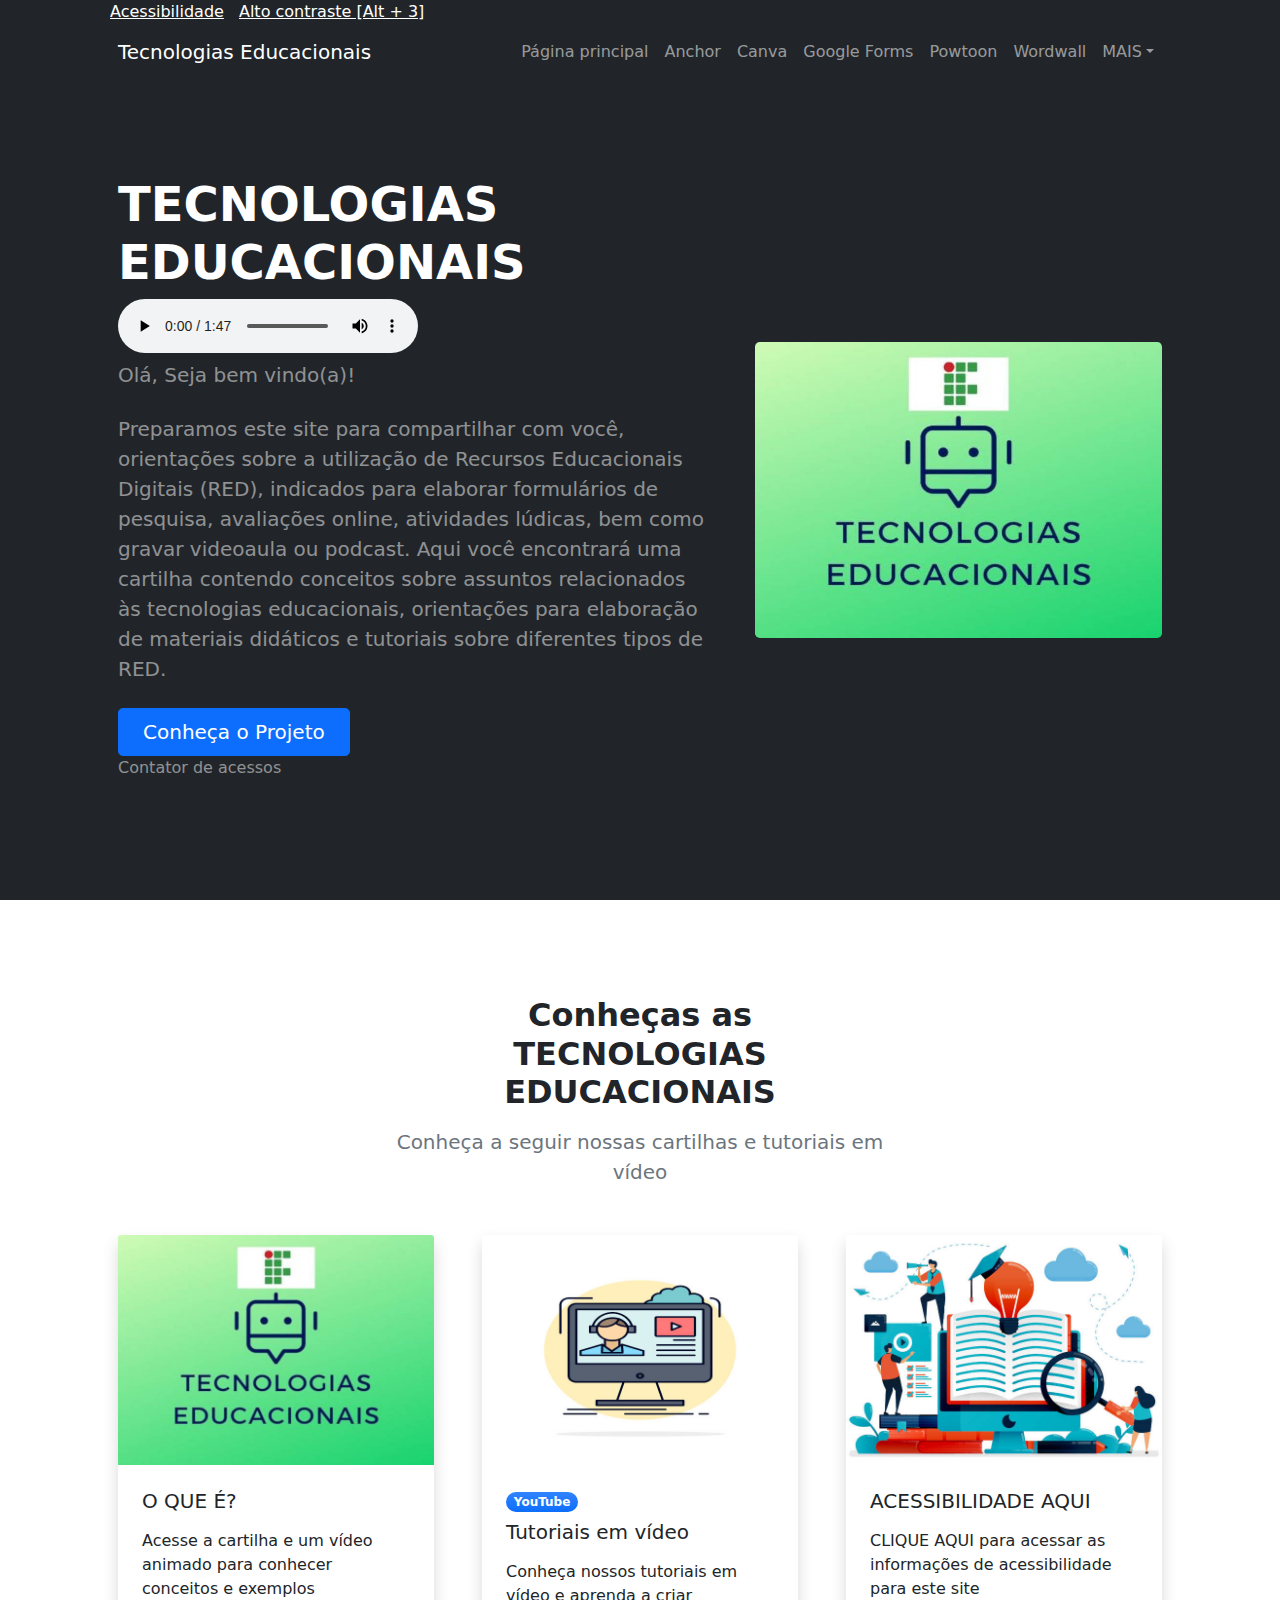
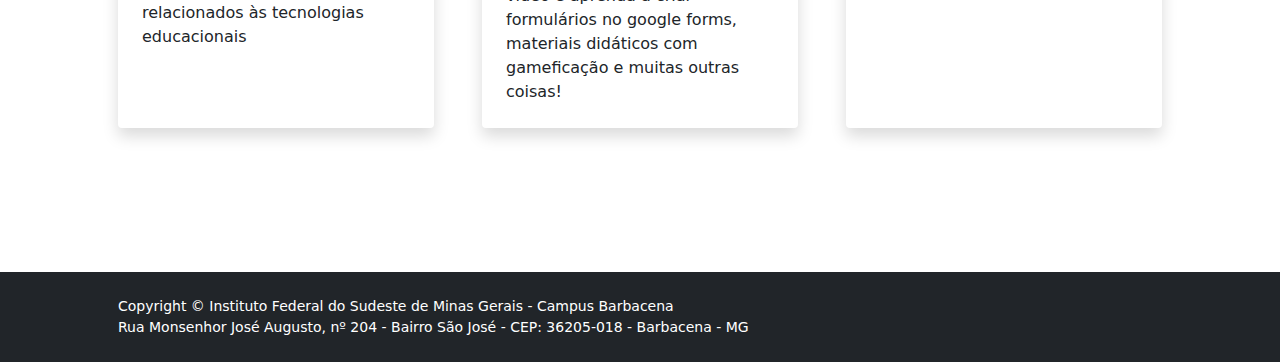
==== index.html @ e8f48592 "Update index.html" ====
<!DOCTYPE html>
<html lang="pt-br">
    <head>
        <meta charset="utf-8" />
        <meta name="viewport" content="width=device-width, initial-scale=1, shrink-to-fit=no" />
        <meta name="description" content="" />
        <meta name="author" content="" />
        <title>TECNOLOGIAS EDUCACIONAIS</title>
        <!-- Favicon-->
        <link rel="icon" type="image/x-icon" href="assets/favicon.ico" />
        <!-- Bootstrap icons-->
        <link href="https://cdn.jsdelivr.net/npm/bootstrap-icons@1.5.0/font/bootstrap-icons.css" rel="stylesheet" />
        <!-- Core theme CSS (includes Bootstrap)-->
        <link href="css/styles.css" rel="stylesheet" />
        <!-- altocontraste -->     
        <link rel="stylesheet" href="./css/contrast.css">
    </head>
    <body class="d-flex flex-column h-100">
    <!-- alto contraste-->
    <nav class="menucontraste">
        <a class="acessibilidade" href="https://teceduif.github.io/tecnologiaseducacionais/ACESSIBILIDADE.html">Acessibilidade</a>
        <a class="textocontraste" href="#altocontraste" id="altocontraste" accesskey="3" onclick="window.toggleContrast()" onkeydown="window.toggleContrast()">Alto contraste [Alt + 3]</a>
    </nav>        
        <main class="flex-shrink-0">
            <!--Menu-->
            <nav class="navbar navbar-expand-lg navbar-dark bg-dark">
                <div class="container px-5">
                    <a class="navbar-brand" href="index.html">Tecnologias Educacionais</a>            
                    <button class="navbar-toggler" type="button" data-bs-toggle="collapse" data-bs-target="#navbarSupportedContent" aria-controls="navbarSupportedContent" aria-expanded="false" aria-label="Toggle navigation"><span class="navbar-toggler-icon"></span></button>
                    <div class="collapse navbar-collapse" id="navbarSupportedContent">
                        <ul class="navbar-nav ms-auto mb-2 mb-lg-0">
                            <li class="nav-item"><a class="nav-link" href="index.html">Página principal</a></li>
                            <li class="nav-item"><a class="nav-link" href="Anchor.html">Anchor</a></li>
                            <li class="nav-item"><a class="nav-link" href="Canva.html">Canva</a></li>
                            <li class="nav-item"><a class="nav-link" href="Google Forms.html">Google Forms</a></li>
                            <li class="nav-item"><a class="nav-link" href="Powtoon.html">Powtoon</a></li>
                            <li class="nav-item"><a class="nav-link" href="Wordwall.html">Wordwall</a></li>
                            <li class="nav-item dropdown">
                                <a class="nav-link dropdown-toggle" id="navbarDropdownTutoriais" href="#" role="button" data-bs-toggle="dropdown" aria-expanded="false">MAIS</a>
                                <ul class="dropdown-menu dropdown-menu-end" aria-labelledby="navbarDropdownTutoriais">
                                    <li><a class="dropdown-item" href="Tecnologias Educacionais.html">TECNOLOGIAS EDUCACIONAIS</a></li>
                                    <li><a class="dropdown-item" href="ACESSIBILIDADE.html">ACESSIBILIDADE</a></li>
                                    <li><a class="dropdown-item" href="sobre.html">Quem somos</a></li>
                                    <li><a class="dropdown-item" href="contato.html">Contato</a></li>
                                    <!-- <li><a class="dropdown-item" href="tutoriais-pdf.html">Tutoriais PDF</a></li>
                                    <li><a class="dropdown-item" href="tutoriais-videos.html">Tutoriais Vídeos</a></li> -->
                                </ul>
                            </li>
                        </ul>
                    </div>
                </div>
            </nav>

            <!-- Header-->
            <header class="bg-dark py-5">
                <div class="container px-5">
                    <div class="row gx-5 align-items-center justify-content-center">
                        <div class="col-lg-8 col-xl-7 col-xxl-6">
                            <div class="my-5 text-center text-xl-start">
                                <h1 class="display-5 fw-bolder text-white mb-2">TECNOLOGIAS EDUCACIONAIS</h1>
                                <audio id="tutorial_anchor" controls="controls">
                                    <source src="media/AUDIO_APRESENTACAO.mp3" type="audio/mpeg">
                                </audio>
                                <p class="lead fw-normal text-white-50 mb-4">Olá, Seja bem vindo(a)!</p>
                                <p class="lead fw-normal text-white-50 mb-4">Preparamos este site para compartilhar com você, orientações sobre a utilização de Recursos Educacionais Digitais (RED), indicados para elaborar formulários de pesquisa, avaliações online, atividades lúdicas, bem como gravar videoaula ou podcast.
                                Aqui você encontrará uma cartilha contendo conceitos sobre assuntos relacionados às tecnologias educacionais, orientações para elaboração de materiais didáticos e tutoriais sobre diferentes tipos de RED.</p>
                                <div class="d-grid gap-3 d-sm-flex justify-content-sm-center justify-content-xl-start">
                                    <a class="btn btn-primary btn-lg px-4 me-sm-3" href="https://teceduif.github.io/tecnologiaseducacionais/sobre.html">Conheça o Projeto</a>
                                </div>
                                
                                <p class="card-text text-white-50 mb-0">Contator de acessos</p>
                                <div id="sfce19ylajp9wbw8q9pq7exqarynyp62n4e"></div>
                                <script type="text/javascript" src="https://counter6.optistats.ovh/private/counter.js?c=e19ylajp9wbw8q9pq7exqarynyp62n4e&down=async" async></script><br>
                                <a href=""></a><noscript><a href="" title="">
                                <img src="https://counter6.optistats.ovh/private/webcontadores.php?c=e19ylajp9wbw8q9pq7exqarynyp62n4e" border="0" title="" alt=""></a></noscript>

                            </div>
                        </div>
                        <div class="col-xl-5 col-xxl-6 d-none d-xl-block text-center"><img class="img-fluid rounded-3 my-5" src="assets/3.jpeg" alt="..." /></div>
                    </div>
                </div>
            </header>
            <!-- Features section-->
       <!-- <section class="py-5" id="features">
                <div class="container px-5 my-5">
                    <div class="row gx-5">
                        <div class="col-lg-4 mb-5 mb-lg-0"><h2 class="fw-bolder mb-0">Um jeito prático de aprender</h2></div>
                        <div class="py-5 bg-light">
                            <div class="container px-5 my-5">
                                <div class="row gx-5 justify-content-center">
                                    <div class="col-lg-10 col-xl-20">
                                        <div class="text-center">
                                            <div class="fs-4 mb-4 ">
                                                <p align="justify">Projeto “Tecnologias Educacionais” objetiva auxiliar a comunidade acadêmica na utilização de Recursos Educacionais Digitais (RED), seja em atividades de ensino, pesquisa ou extensão.</p> 

                                                <p align="justify">Para tanto, preparamos cartilhas e tutoriais, elaborados com uma linguagem dialógica, disponíveis em PDF e também no formato de vídeos animados, com aproximadamente 3 minutos de duração.</p>
                                            
                                                <p align="justify">Além destes quesitos de inclusão, este site dispõe de ferramentas de acessibilidade, como contraste, descrição de imagem, áudio e o plugin do V-LIBRAS (tradutor virtual criado pelo Governo Federal).</p>
                                
                                                <p align="justify">Este Projeto é vinculado à Diretoria de Pesquisa, Inovação e Pós-Graduação do Instituto Federal de Educação, Ciência e Tecnologia do Sudeste de Minas Gerais - campus Barbacena.</p> 
                                        </div>
                                    </div>
                                </div>
                            </div>
                        </div>
                    </div>
                </div>
            </section> -->
            <!-- Blog preview section-->
            <section class="py-5">
                <div class="container px-5 my-5">
                    <div class="row gx-5 justify-content-center">
                        <div class="col-lg-8 col-xl-6">
                            <div class="text-center">                                
                                <h2 class="fw-bolder">Conheças as <p>TECNOLOGIAS EDUCACIONAIS</p></h2>
                                <p class="lead fw-normal text-muted mb-5">Conheça a seguir nossas cartilhas e tutoriais em vídeo</p>
                            </div>
                        </div>
                    </div>
                    <div class="row gx-5">
                        <div class="col-lg-4 mb-5">
                            <div class="card h-100 shadow border-0">
                                <img class="card-img-top" src="assets/3.jpeg" alt="..." />
                                <div class="card-body p-4">
                                    <a class="text-decoration-none link-dark stretched-link" href="https://teceduif.github.io/tecnologiaseducacionais/Tecnologias%20Educacionais.html"><h5 class="card-title mb-3">O QUE É?</h5></a>
                                    <p class="card-text mb-0">Acesse a cartilha e um vídeo animado para conhecer conceitos e exemplos relacionados às tecnologias educacionais</p>
                                </div>
                            </div>
                        </div>
                        <div class="col-lg-4 mb-5">
                            <div class="card h-100 shadow border-0">
                                <img class="card-img-top" src="assets/4.jpeg" alt="..." />
                                <div class="card-body p-4">
                                    <div class="badge bg-primary bg-gradient rounded-pill mb-2">YouTube</div>
                                    <a class="text-decoration-none link-dark stretched-link" href="https://www.youtube.com/@TECNOLOGIASEDUCACINAIS/videos" target="_blank"><h5 class="card-title mb-3">Tutoriais em vídeo</h5></a>
                                    <p class="card-text mb-0">Conheça nossos tutoriais em vídeo e aprenda a criar formulários no google forms, materiais didáticos com gameficação e muitas outras coisas!</p>
                                </div>
                            </div>
                        </div>
                        <div class="col-lg-4 mb-5">
                            <div class="card h-100 shadow border-0">
                                <img class="card-img-top" src="assets/5.jpeg" alt="..." />
                                <div class="card-body p-4">
                                    <a class="text-decoration-none link-dark stretched-link" href="ACESSIBILIDADE.html"><h5 class="card-title mb-3">ACESSIBILIDADE AQUI</h5></a>
                                    <p class="card-text mb-0">CLIQUE AQUI para acessar as informações de acessibilidade para este site</p>
                                </div>
                            </div>
                        </div>
                    </div>
                </div>
            </section>
        </main>
        <!-- Footer-->
        <footer class="bg-dark py-4 mt-auto">
            <div class="container px-5">
                <div class="row align-items-center justify-content-between flex-column flex-sm-row">
                    <div class="col-auto"><div class="small m-0 text-white">Copyright &copy; Instituto Federal do Sudeste de Minas Gerais - Campus Barbacena</div></div>
                    <div class="col-auto"><div class="small m-0 text-white">Rua Monsenhor José Augusto, nº 204 - Bairro São José - CEP: 36205-018 - Barbacena - MG </div></div>
                    
                </div>
            </div>
        </footer>
        <!-- Bootstrap core JS-->
        <script src="https://cdn.jsdelivr.net/npm/bootstrap@5.1.3/dist/js/bootstrap.bundle.min.js"></script>
        <!-- Core theme JS-->
        <script src="js/scripts.js"></script>
        <!-- VLIBRAS -->
        <div vw class="enabled">
            <div vw-access-button class="active"></div>
            <div vw-plugin-wrapper>
              <div class="vw-plugin-top-wrapper"></div>
            </div>
        </div>
        <script src="https://vlibras.gov.br/app/vlibras-plugin.js"></script>
        <script>
            new window.VLibras.Widget('https://vlibras.gov.br/app');
        </script>
    </body>
</html>
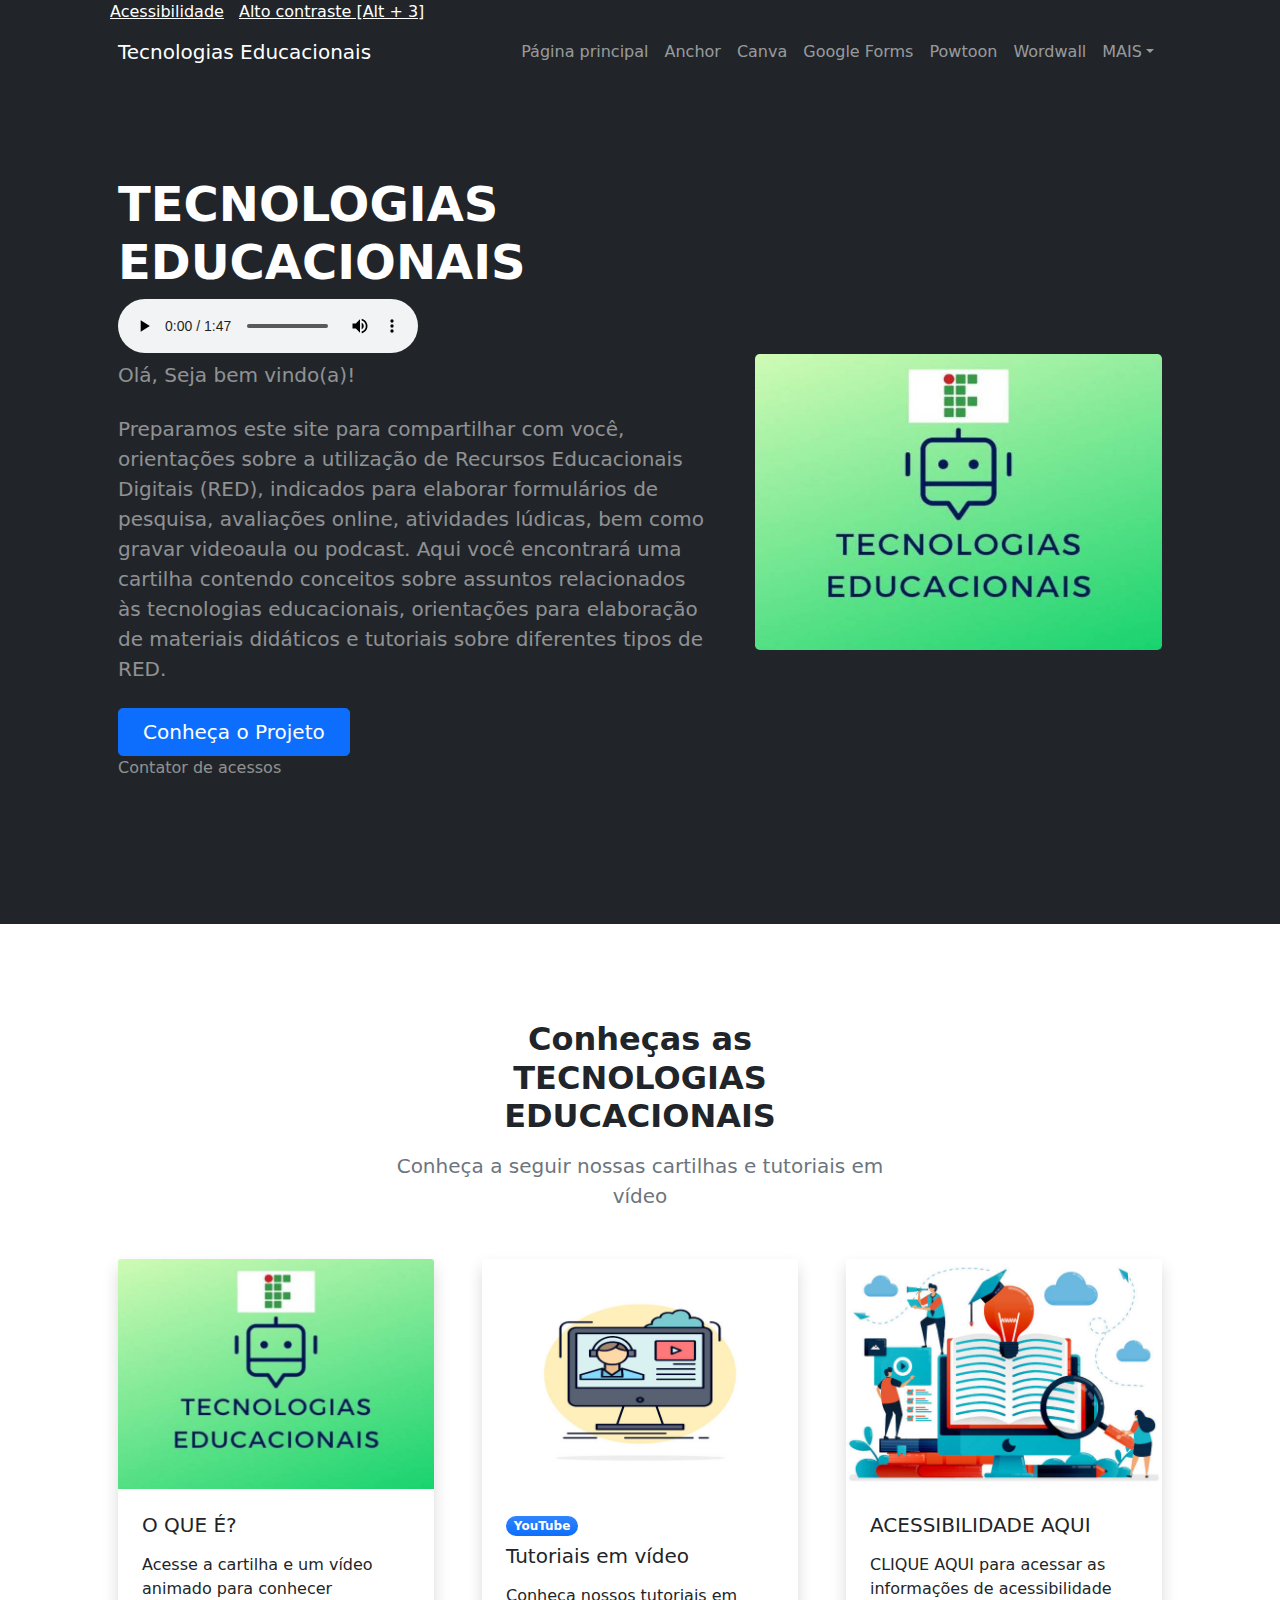
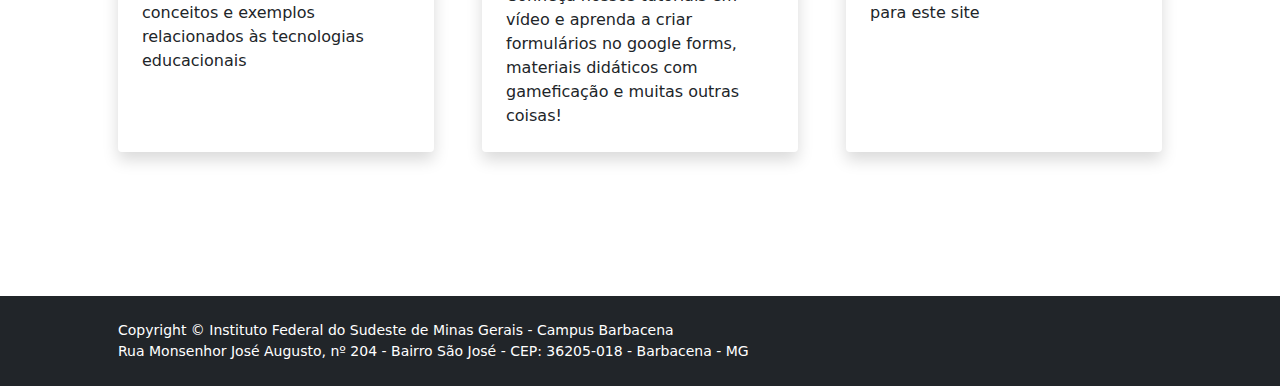
==== commit 04c52a19: "Update index.html" ====
--- a/index.html
+++ b/index.html
@@ -68,7 +68,7 @@
                                     <a class="btn btn-primary btn-lg px-4 me-sm-3" href="https://teceduif.github.io/tecnologiaseducacionais/sobre.html">Conheça o Projeto</a>
                                 </div>
                                 
-                                <p class="card-text text-white-50 mb-0">Contator de acessos</p>
+                                <p class="card-text text-white-50 mb-4">Contator de acessos</p>
                                 <div id="sfce19ylajp9wbw8q9pq7exqarynyp62n4e"></div>
                                 <script type="text/javascript" src="https://counter6.optistats.ovh/private/counter.js?c=e19ylajp9wbw8q9pq7exqarynyp62n4e&down=async" async></script><br>
                                 <a href=""></a><noscript><a href="" title="">
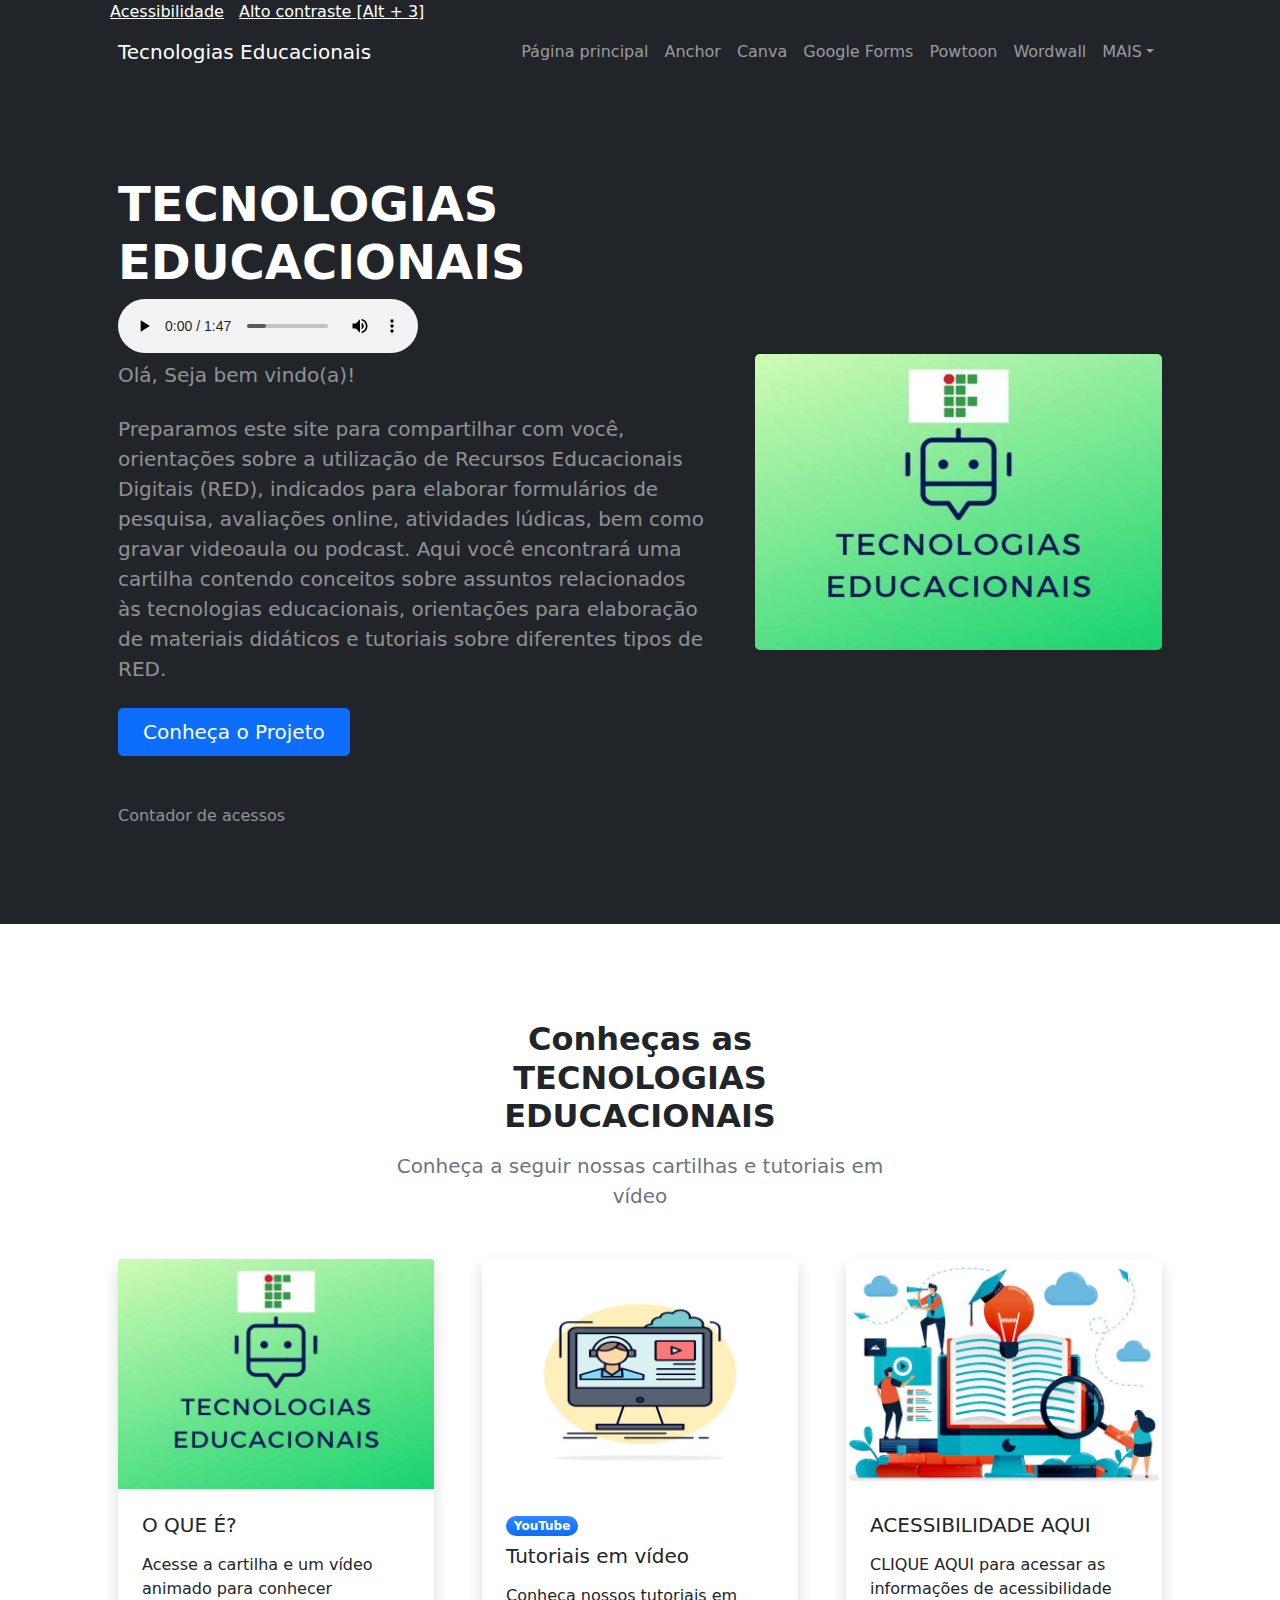
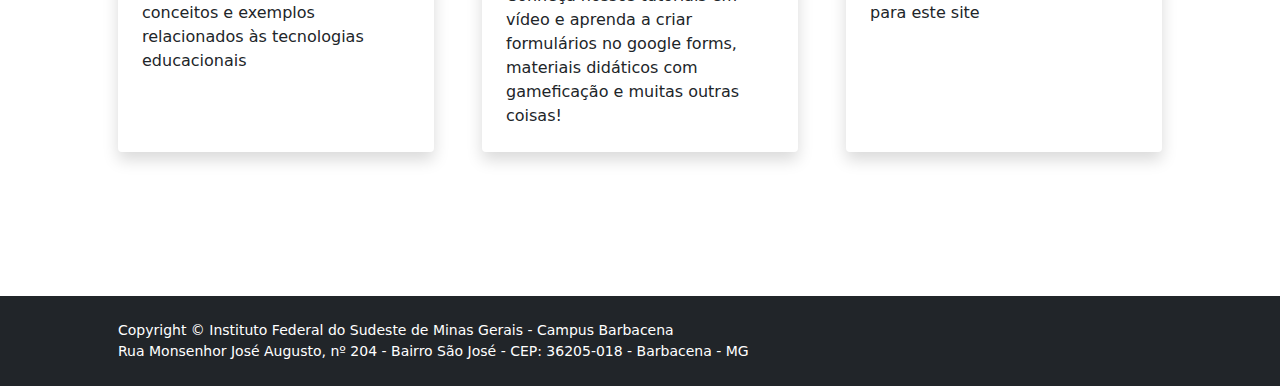
==== commit 03e828ee: "Update index.html" ====
--- a/index.html
+++ b/index.html
@@ -68,12 +68,13 @@
                                     <a class="btn btn-primary btn-lg px-4 me-sm-3" href="https://teceduif.github.io/tecnologiaseducacionais/sobre.html">Conheça o Projeto</a>
                                 </div>
                                 
-                                <p class="card-text text-white-50 mb-4">Contator de acessos</p>
+                                <p class="card-text text-white-50 mb-4"></p>
                                 <div id="sfce19ylajp9wbw8q9pq7exqarynyp62n4e"></div>
                                 <script type="text/javascript" src="https://counter6.optistats.ovh/private/counter.js?c=e19ylajp9wbw8q9pq7exqarynyp62n4e&down=async" async></script><br>
                                 <a href=""></a><noscript><a href="" title="">
                                 <img src="https://counter6.optistats.ovh/private/webcontadores.php?c=e19ylajp9wbw8q9pq7exqarynyp62n4e" border="0" title="" alt=""></a></noscript>
-
+                                <p class="card-text text-white-50 mb-0">Contador de acessos</p>
+                                
                             </div>
                         </div>
                         <div class="col-xl-5 col-xxl-6 d-none d-xl-block text-center"><img class="img-fluid rounded-3 my-5" src="assets/3.jpeg" alt="..." /></div>
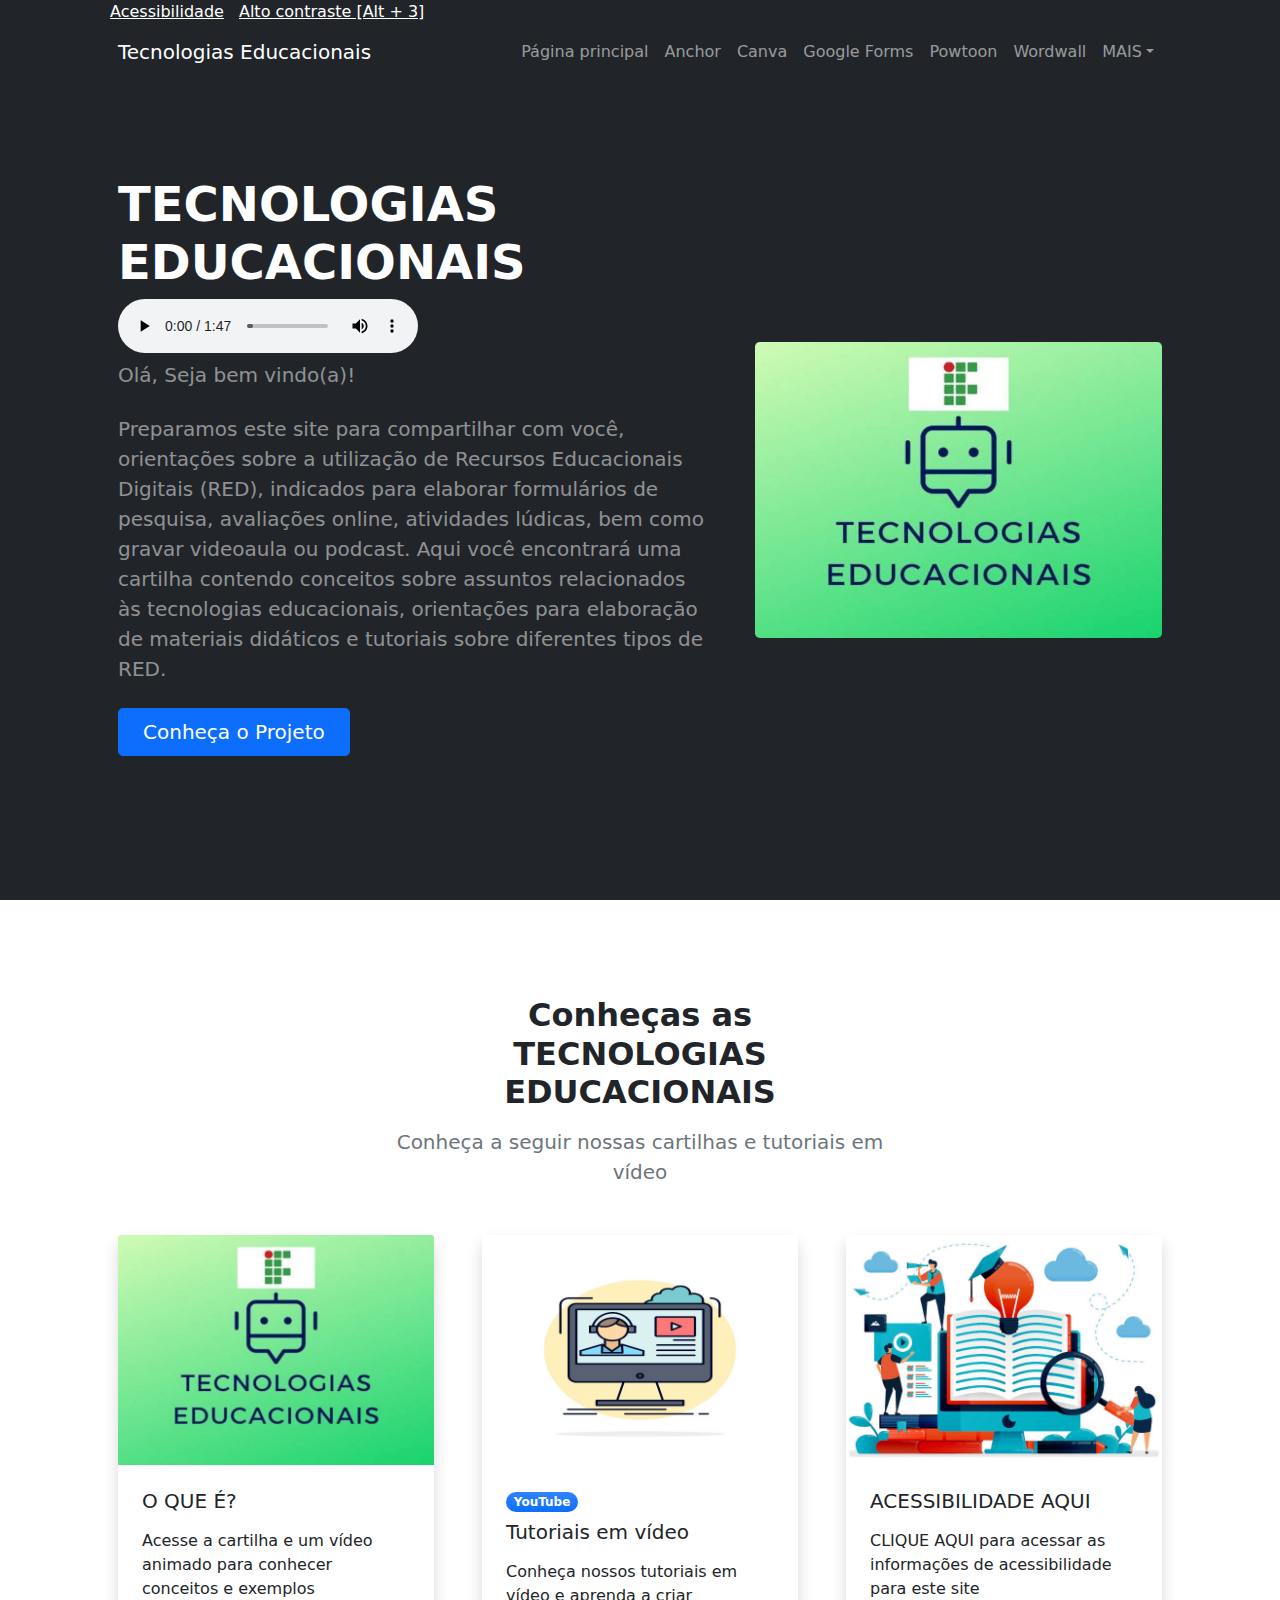
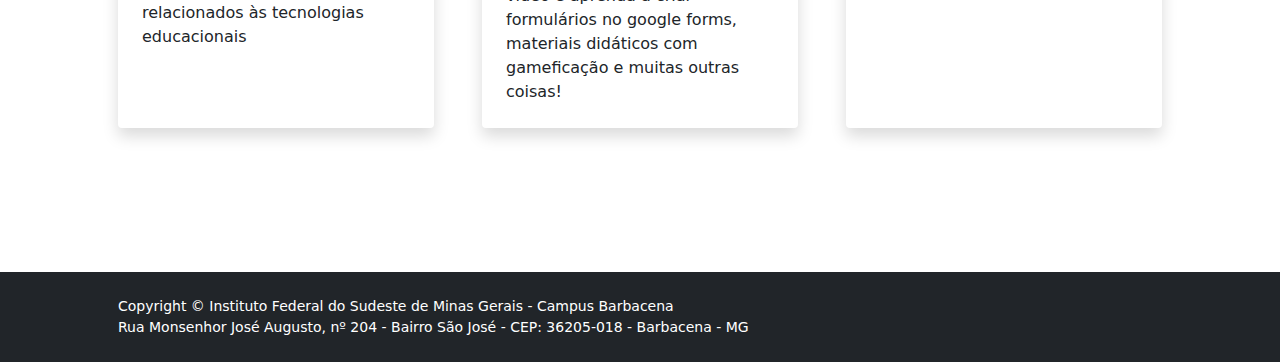
==== commit 1360992a: "Update index.html" ====
--- a/index.html
+++ b/index.html
@@ -72,8 +72,7 @@
                                 <div id="sfce19ylajp9wbw8q9pq7exqarynyp62n4e"></div>
                                 <script type="text/javascript" src="https://counter6.optistats.ovh/private/counter.js?c=e19ylajp9wbw8q9pq7exqarynyp62n4e&down=async" async></script><br>
                                 <a href=""></a><noscript><a href="" title="">
-                                <img src="https://counter6.optistats.ovh/private/webcontadores.php?c=e19ylajp9wbw8q9pq7exqarynyp62n4e" border="0" title="" alt=""></a></noscript>
-                                <p class="card-text text-white-50 mb-0">Contador de acessos</p>
+                                <img src="https://counter6.optistats.ovh/private/webcontadores.php?c=e19ylajp9wbw8q9pq7exqarynyp62n4e" border="0" title="" alt=""><p class="card-text text-white-50 mb-0">Contador de acessos</p></a></noscript>
                                 
                             </div>
                         </div>
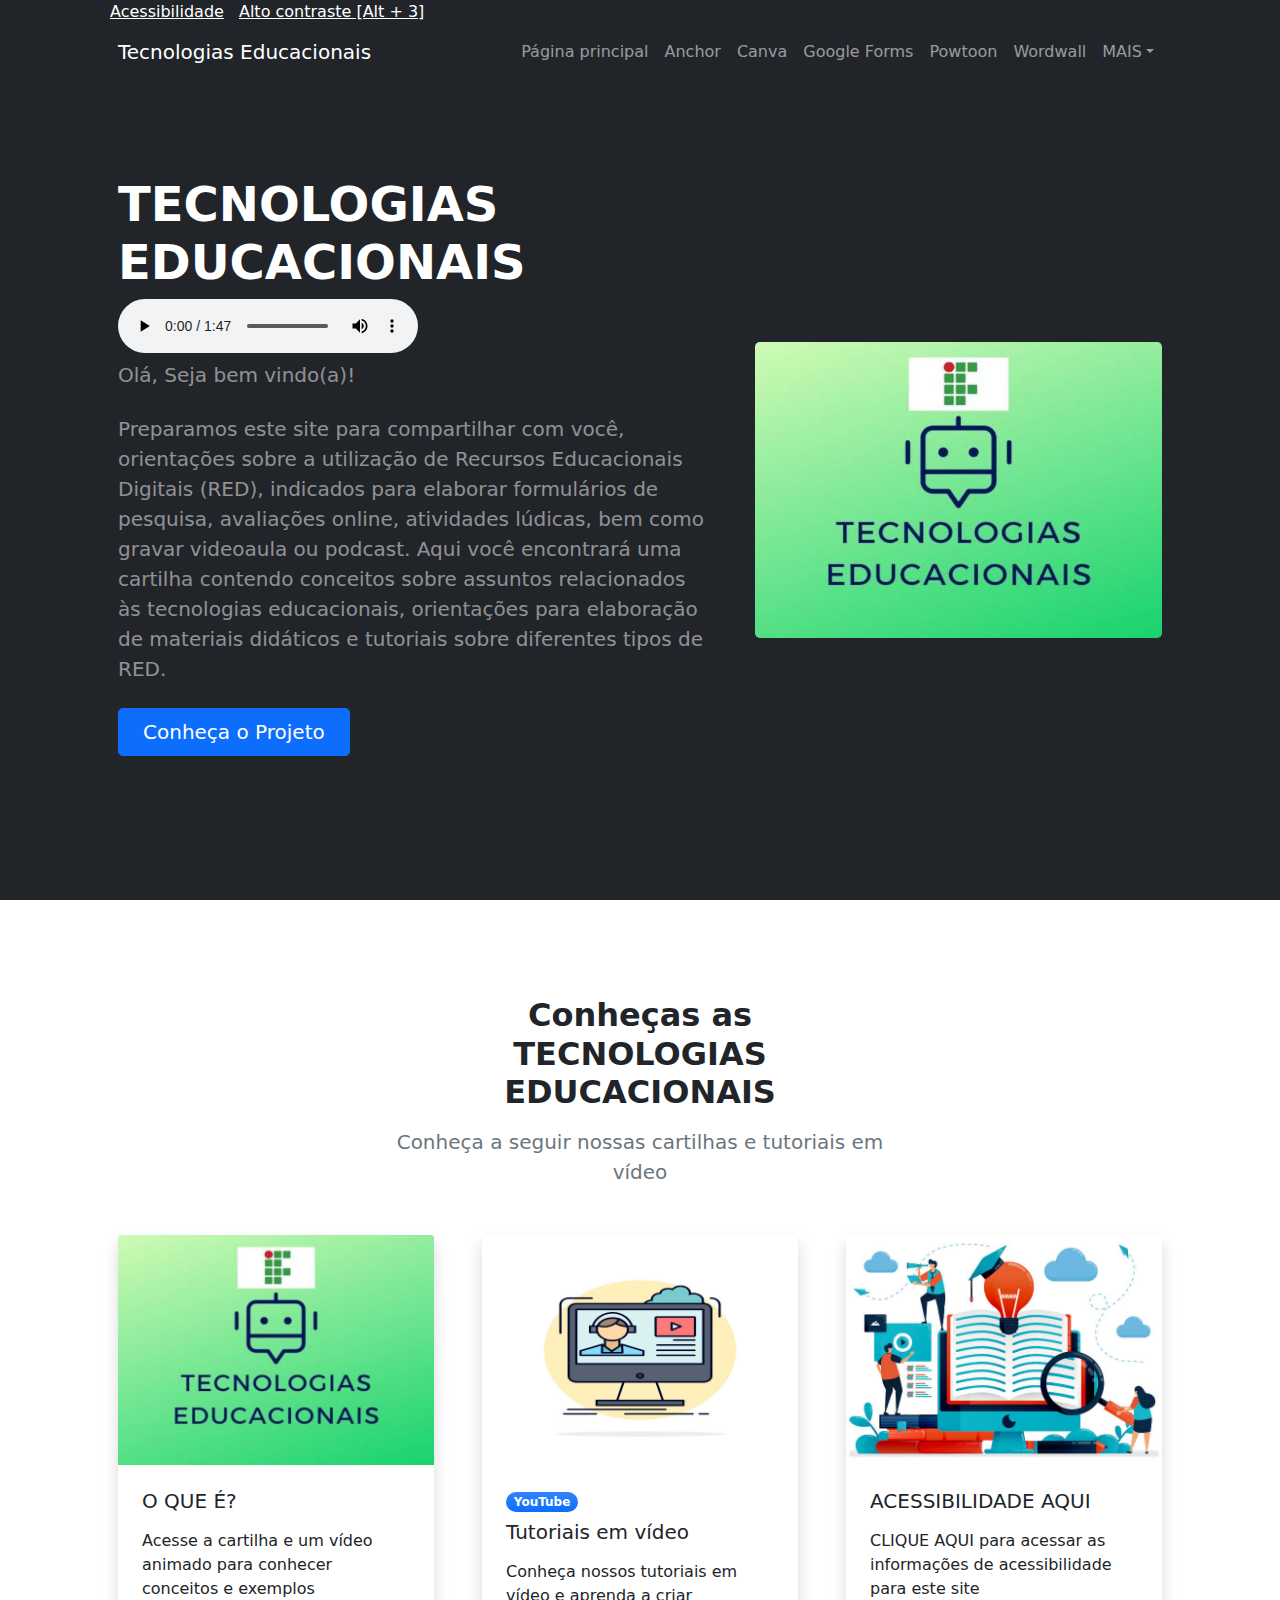
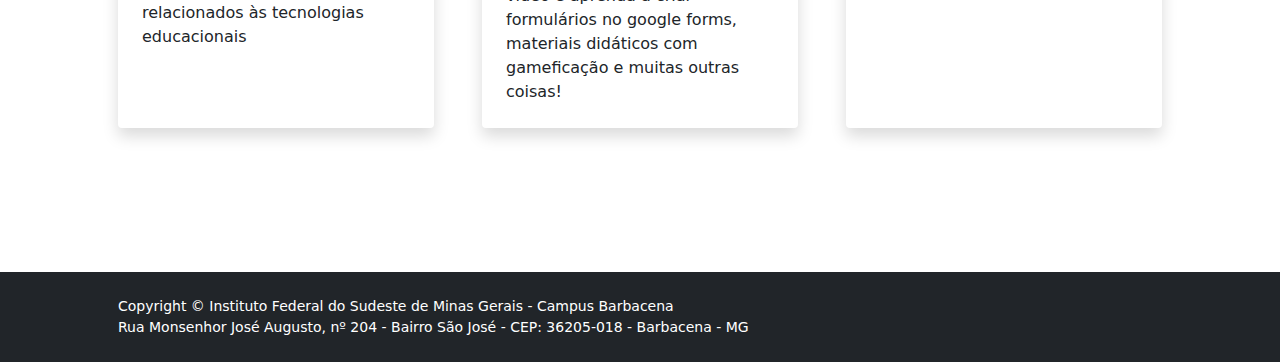
==== commit 3282c6de: "Update index.html" ====
--- a/index.html
+++ b/index.html
@@ -18,7 +18,7 @@
     <body class="d-flex flex-column h-100">
     <!-- alto contraste-->
     <nav class="menucontraste">
-        <a class="acessibilidade" href="https://teceduif.github.io/tecnologiaseducacionais/ACESSIBILIDADE.html">Acessibilidade</a>
+        <a class="acessibilidade" href="#">Acessibilidade</a>
         <a class="textocontraste" href="#altocontraste" id="altocontraste" accesskey="3" onclick="window.toggleContrast()" onkeydown="window.toggleContrast()">Alto contraste [Alt + 3]</a>
     </nav>        
         <main class="flex-shrink-0">
--- a/css/contrast.css
+++ b/css/contrast.css
@@ -0,0 +1,93 @@
+@charset "UTF-8";
+/*! ALTO CONTRASTE */
+.menucontraste{
+  background-color: #212529;
+  padding-left: 110px;
+}
+.textocontraste{
+  color: white;
+  padding-left: 10px;
+}
+.acessibilidade{
+  color: white;
+}
+.textocontraste:hover{
+  color: yellow;
+  transition-duration: 1s;
+}
+.acessibilidade:hover{
+  color: yellow;
+  transition-duration: 1s;
+}
+
+.contrast,
+.contrast nav,
+.contrast div,
+.contrast li,
+.contrast ol,
+.contrast header,
+.contrast footer,
+.contrast section,
+.contrast main,
+.contrast aside,
+.contrast article {
+    background: black !important;
+    color: white !important;
+}
+.contrast h1,
+.contrast h2,
+.contrast h3,
+.contrast h4,
+.contrast h5,
+.contrast h6,
+.contrast p,
+.contrast label,
+.contrast strong,
+.contrast em,
+.contrast cite,
+.contrast q,
+.contrast i,
+.contrast b,
+.contrast u,
+.contrast span {
+    color: white !important;
+}
+
+.contrast a{
+  color: yellow !important;
+}
+
+.contrast button,
+.contrast input[type=button],
+.contrast input[type=reset],
+.contrast input[type=submit] {
+  background: black !important;
+  color: yellow !important;
+  border: none !important;
+}
+
+.contrast img.on-contrast-force-gray {
+  filter: grayscale(100%) contrast(120%);
+}
+
+.contrast img.on-contrast-force-white {
+  filter: brightness(0) invert(1);
+}
+
+.contrast input[type=text],
+.contrast input[type=password],
+.contrast input[type=url],
+.contrast input[type=search],
+.contrast input[type=email],
+.contrast input[type=tel],
+.contrast input[type=date],
+.contrast input[type=month],
+.contrast input[type=week],
+.contrast input[type=datetime],
+.contrast input[type=datetime-local],
+.contrast textarea,
+.contrast input[type=number] {
+    background: black !important;
+    border: 1px solid white !important;
+    color: white !important;
+}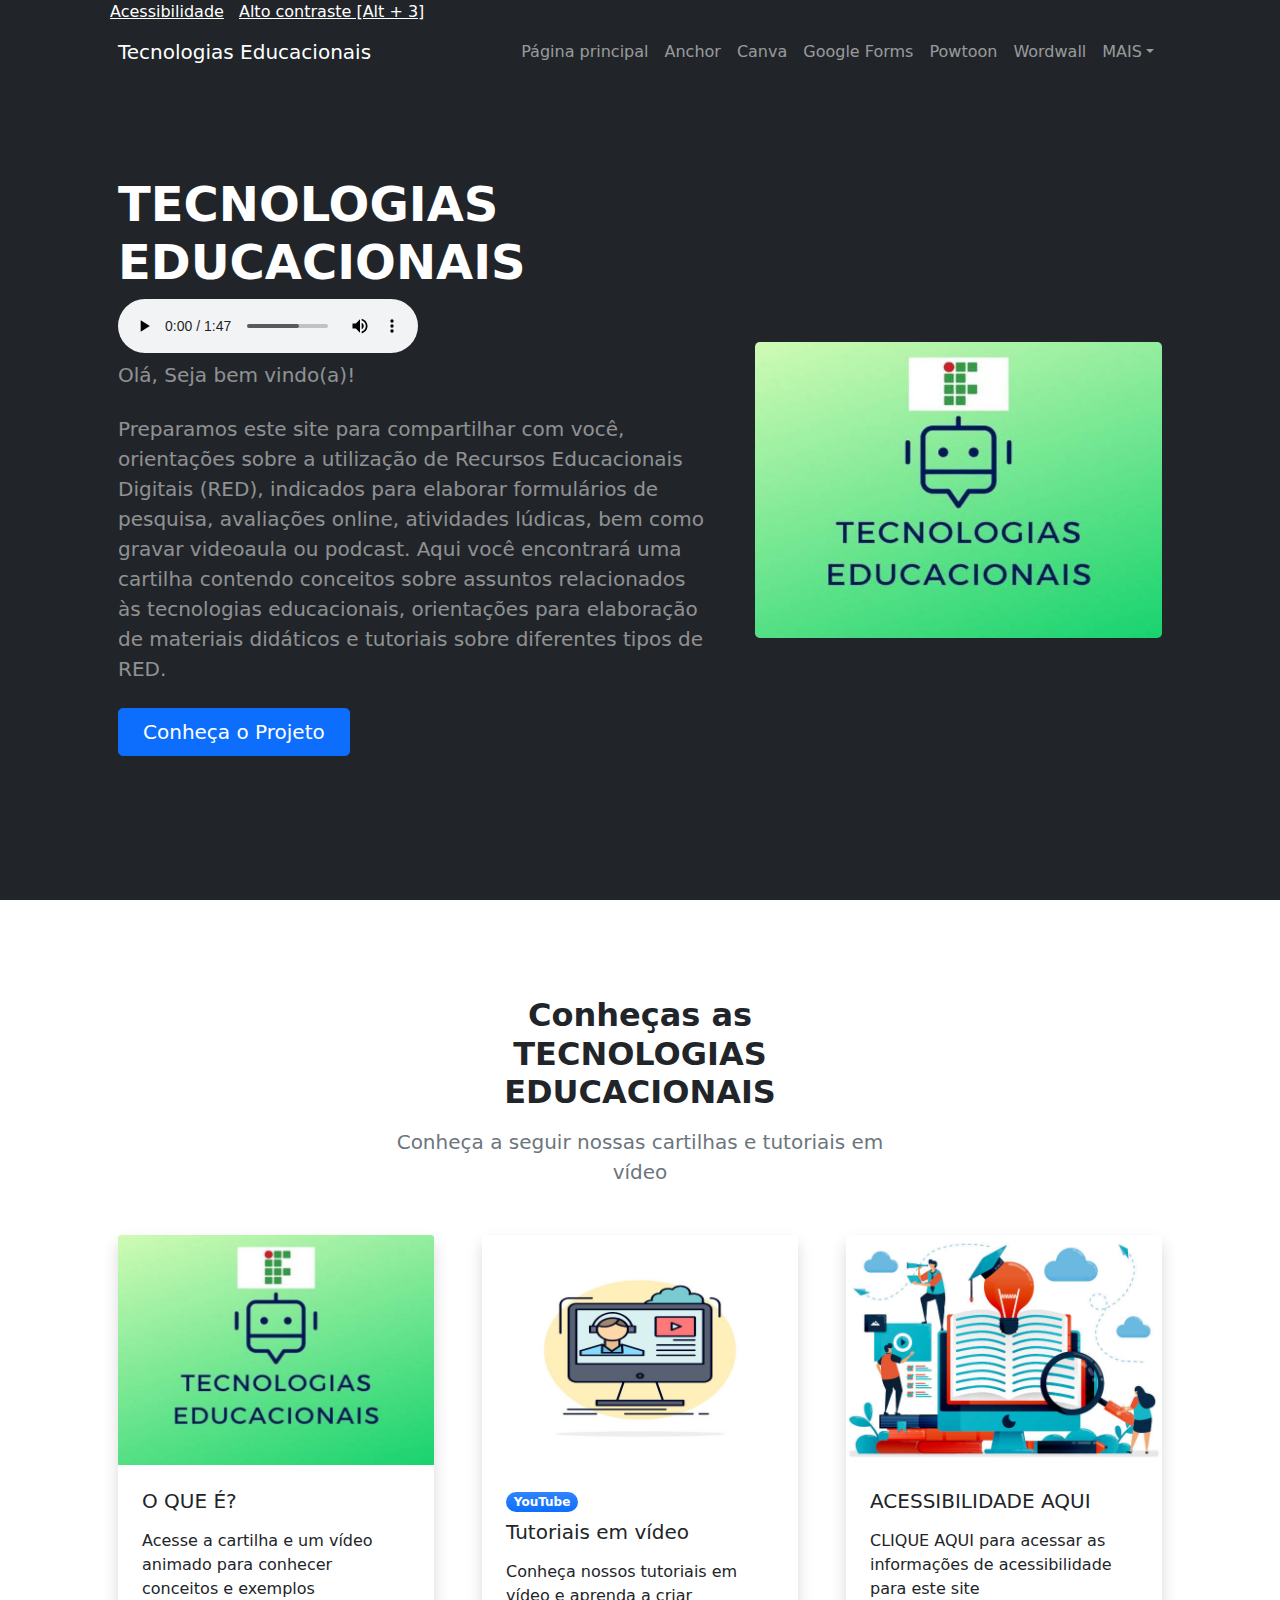
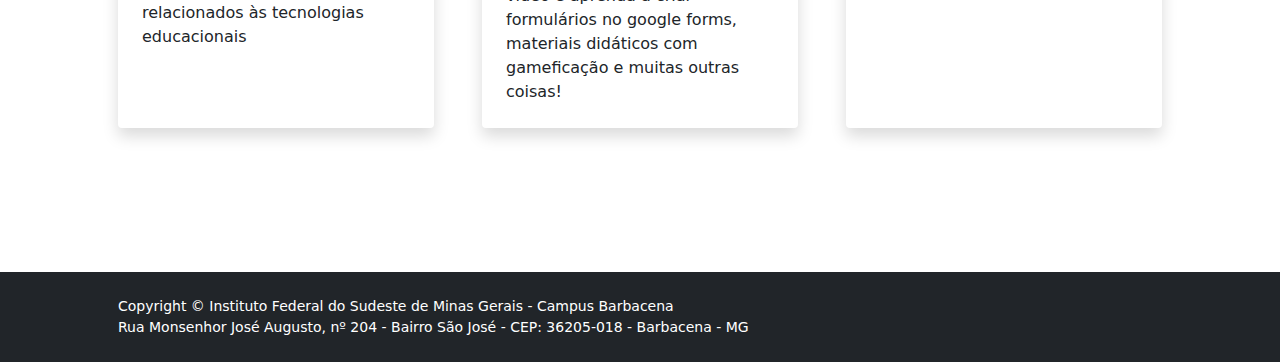
==== commit c49ae06d: "Update index.html" ====
--- a/index.html
+++ b/index.html
@@ -13,12 +13,12 @@
         <!-- Core theme CSS (includes Bootstrap)-->
         <link href="css/styles.css" rel="stylesheet" />
         <!-- altocontraste -->     
-        <link rel="stylesheet" href="./css/contrast.css">
+        <link rel="stylesheet" href="css/contrast.css">
     </head>
     <body class="d-flex flex-column h-100">
     <!-- alto contraste-->
     <nav class="menucontraste">
-        <a class="acessibilidade" href="#">Acessibilidade</a>
+        <a class="acessibilidade" href="ACESSIBILIDADE.html">Acessibilidade</a>
         <a class="textocontraste" href="#altocontraste" id="altocontraste" accesskey="3" onclick="window.toggleContrast()" onkeydown="window.toggleContrast()">Alto contraste [Alt + 3]</a>
     </nav>        
         <main class="flex-shrink-0">
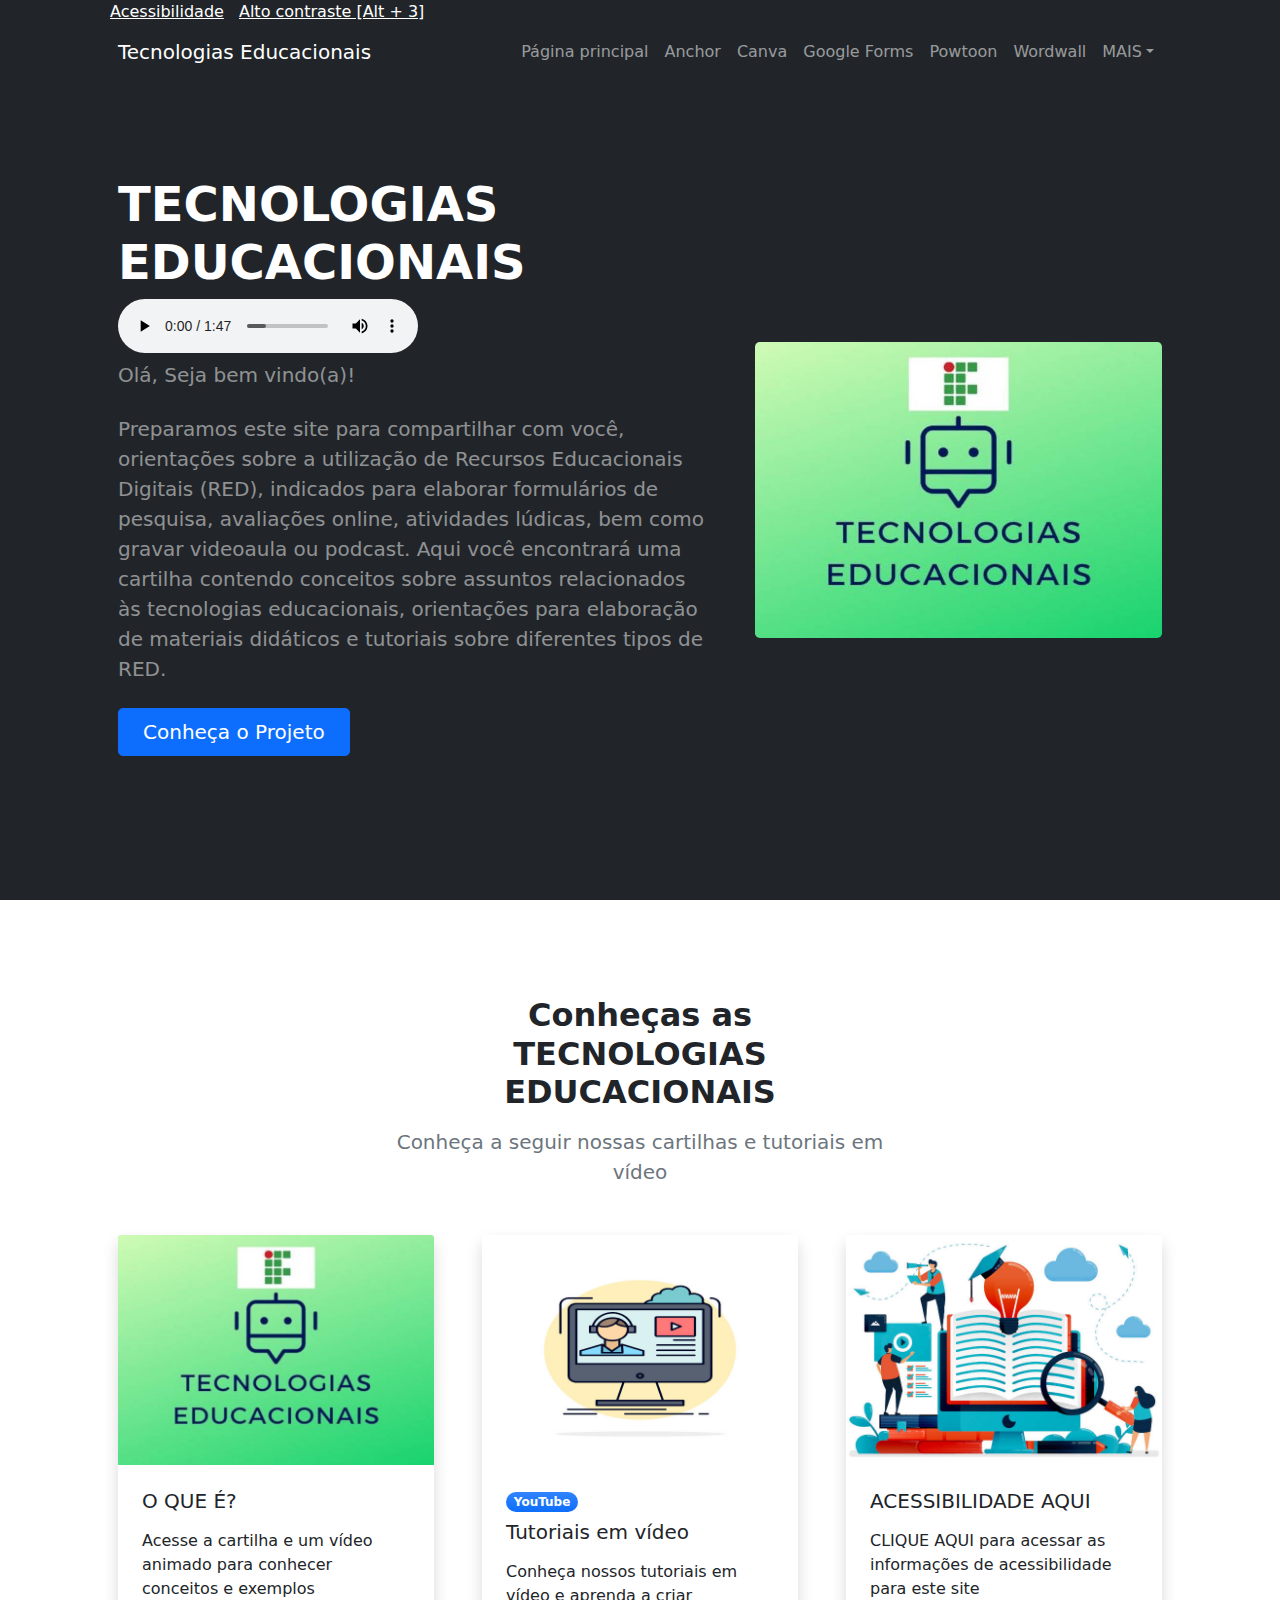
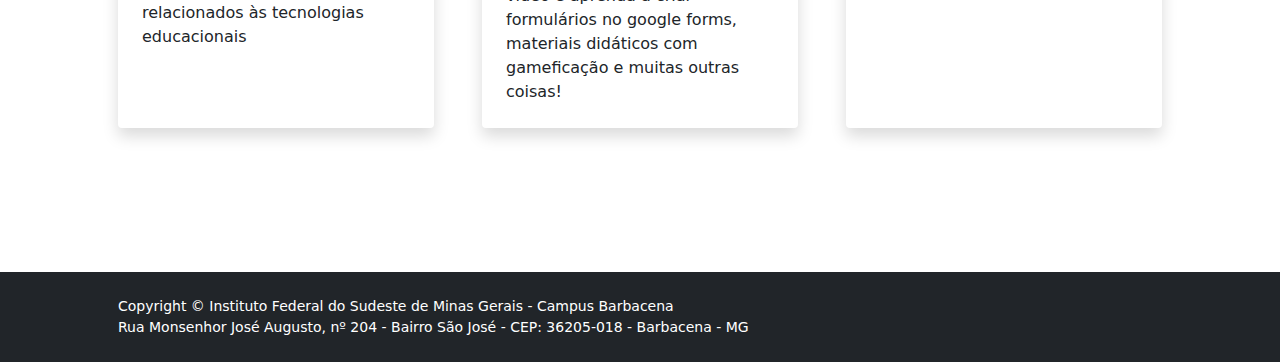
==== commit 3ea34c6f: "Update index.html" ====
--- a/index.html
+++ b/index.html
@@ -13,7 +13,7 @@
         <!-- Core theme CSS (includes Bootstrap)-->
         <link href="css/styles.css" rel="stylesheet" />
         <!-- altocontraste -->     
-        <link rel="stylesheet" href="css/contrast.css">
+        <link rel="stylesheet" href="css/style.css">
     </head>
     <body class="d-flex flex-column h-100">
     <!-- alto contraste-->
